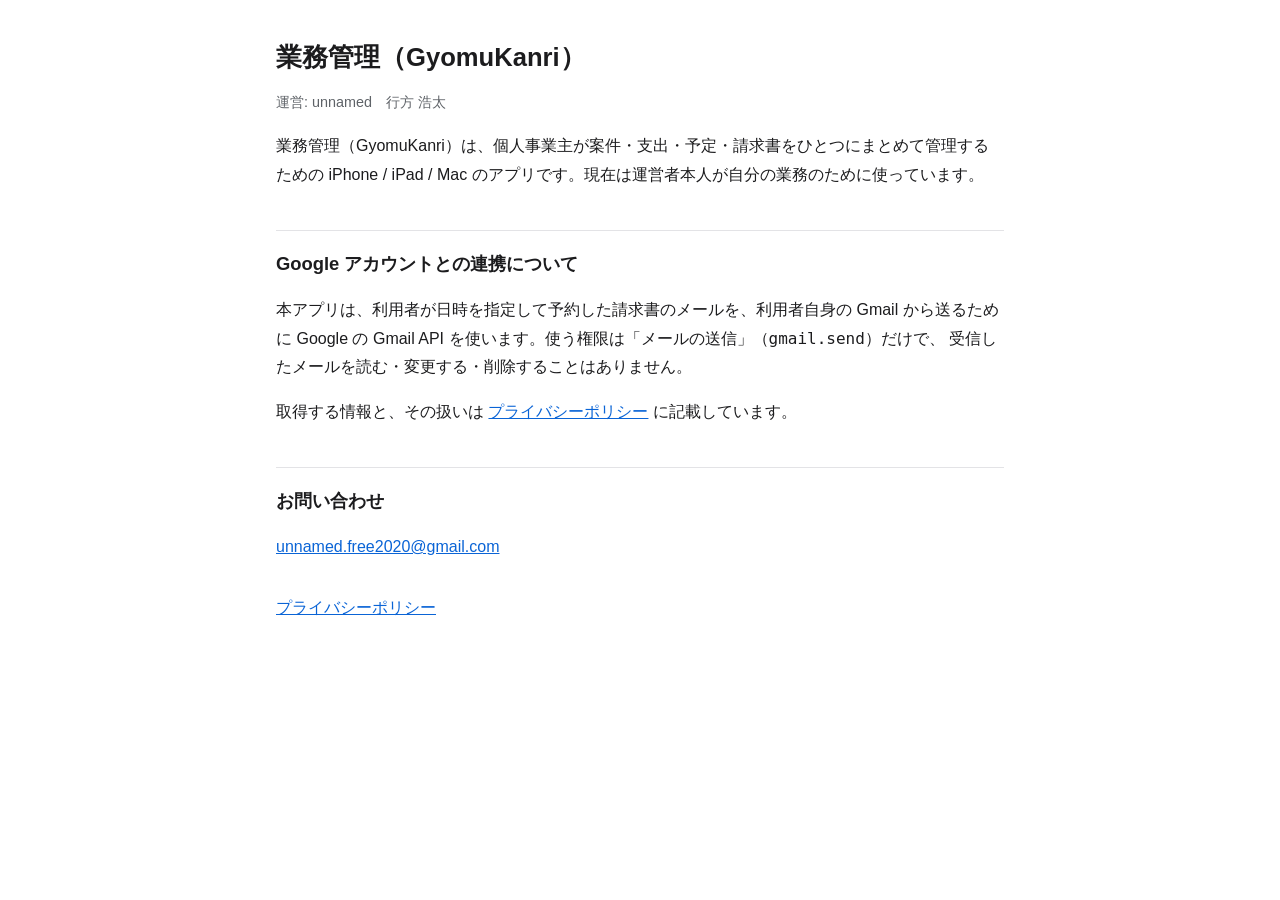
==== index.html @ 5c840e78 "業務管理（GyomuKanri）のトップページとプライバシーポリシー Google の OAuth 同意画面（Gmail の送信の権限）に載せるためのページ。  Co-Authored-By: Cla" ====
<!doctype html>
<html lang="ja">
<head>
  <meta charset="utf-8">
  <meta name="viewport" content="width=device-width, initial-scale=1">
  <title>業務管理（GyomuKanri）</title>
  <link rel="stylesheet" href="style.css">
</head>
<body>
  <main>
    <h1>業務管理（GyomuKanri）</h1>
    <p class="muted">運営: unnamed　行方 浩太</p>

    <p>
      業務管理（GyomuKanri）は、個人事業主が案件・支出・予定・請求書をひとつにまとめて管理するための
      iPhone / iPad / Mac のアプリです。現在は運営者本人が自分の業務のために使っています。
    </p>

    <h2>Google アカウントとの連携について</h2>
    <p>
      本アプリは、利用者が日時を指定して予約した請求書のメールを、利用者自身の Gmail から送るために
      Google の Gmail API を使います。使う権限は「メールの送信」（<code>gmail.send</code>）だけで、
      受信したメールを読む・変更する・削除することはありません。
    </p>
    <p>
      取得する情報と、その扱いは <a href="privacy.html">プライバシーポリシー</a> に記載しています。
    </p>

    <h2>お問い合わせ</h2>
    <p><a href="mailto:unnamed.free2020@gmail.com">unnamed.free2020@gmail.com</a></p>

    <nav>
      <a href="privacy.html">プライバシーポリシー</a>
    </nav>
  </main>
</body>
</html>
---- style.css ----
:root {
  --bg: #ffffff;
  --text: #1c1c1e;
  --muted: #5f6368;
  --rule: #e3e3e6;
  --accent: #0a64d6;
}

@media (prefers-color-scheme: dark) {
  :root {
    --bg: #121214;
    --text: #f2f2f5;
    --muted: #a5a5ab;
    --rule: #2c2c30;
    --accent: #5aa2ff;
  }
}

* { box-sizing: border-box; }

body {
  margin: 0;
  background: var(--bg);
  color: var(--text);
  font-family: -apple-system, BlinkMacSystemFont, "Hiragino Sans", "Hiragino Kaku Gothic ProN",
    "Noto Sans JP", "Yu Gothic", sans-serif;
  line-height: 1.8;
}

main {
  max-width: 760px;
  margin: 0 auto;
  padding: 40px 16px 64px;
}

h1 { font-size: 1.6rem; line-height: 1.4; margin: 0 0 8px; }
h2 { font-size: 1.15rem; margin: 40px 0 8px; padding-top: 16px; border-top: 1px solid var(--rule); }
p, li { font-size: 1rem; }
ul { padding-left: 1.4em; }
a { color: var(--accent); }
.muted { color: var(--muted); font-size: 0.9rem; }
nav { margin-top: 32px; }
nav a { margin-right: 16px; }
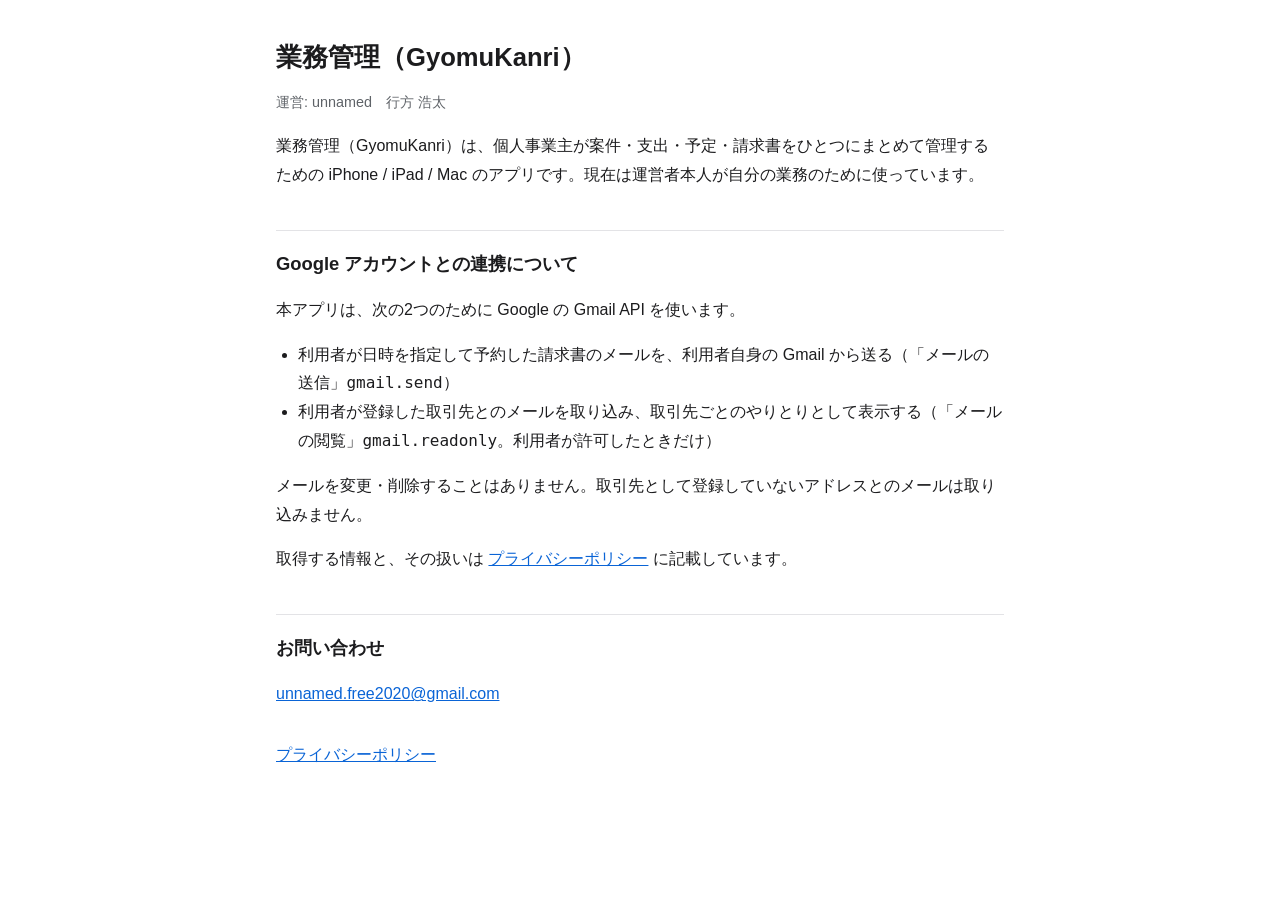
==== commit 1b019efe: "メッセージ機能: Gmail の閲覧（取引先とのメールだけ）と LINE 公式アカウント・Chatwork の連携をポリシーとトップに記載 - privacy.html: 2章に gmail.read" ====
--- a/index.html
+++ b/index.html
@@ -18,9 +18,14 @@
 
     <h2>Google アカウントとの連携について</h2>
     <p>
-      本アプリは、利用者が日時を指定して予約した請求書のメールを、利用者自身の Gmail から送るために
-      Google の Gmail API を使います。使う権限は「メールの送信」（<code>gmail.send</code>）だけで、
-      受信したメールを読む・変更する・削除することはありません。
+      本アプリは、次の2つのために Google の Gmail API を使います。
+    </p>
+    <ul>
+      <li>利用者が日時を指定して予約した請求書のメールを、利用者自身の Gmail から送る（「メールの送信」<code>gmail.send</code>）</li>
+      <li>利用者が登録した取引先とのメールを取り込み、取引先ごとのやりとりとして表示する（「メールの閲覧」<code>gmail.readonly</code>。利用者が許可したときだけ）</li>
+    </ul>
+    <p>
+      メールを変更・削除することはありません。取引先として登録していないアドレスとのメールは取り込みません。
     </p>
     <p>
       取得する情報と、その扱いは <a href="privacy.html">プライバシーポリシー</a> に記載しています。
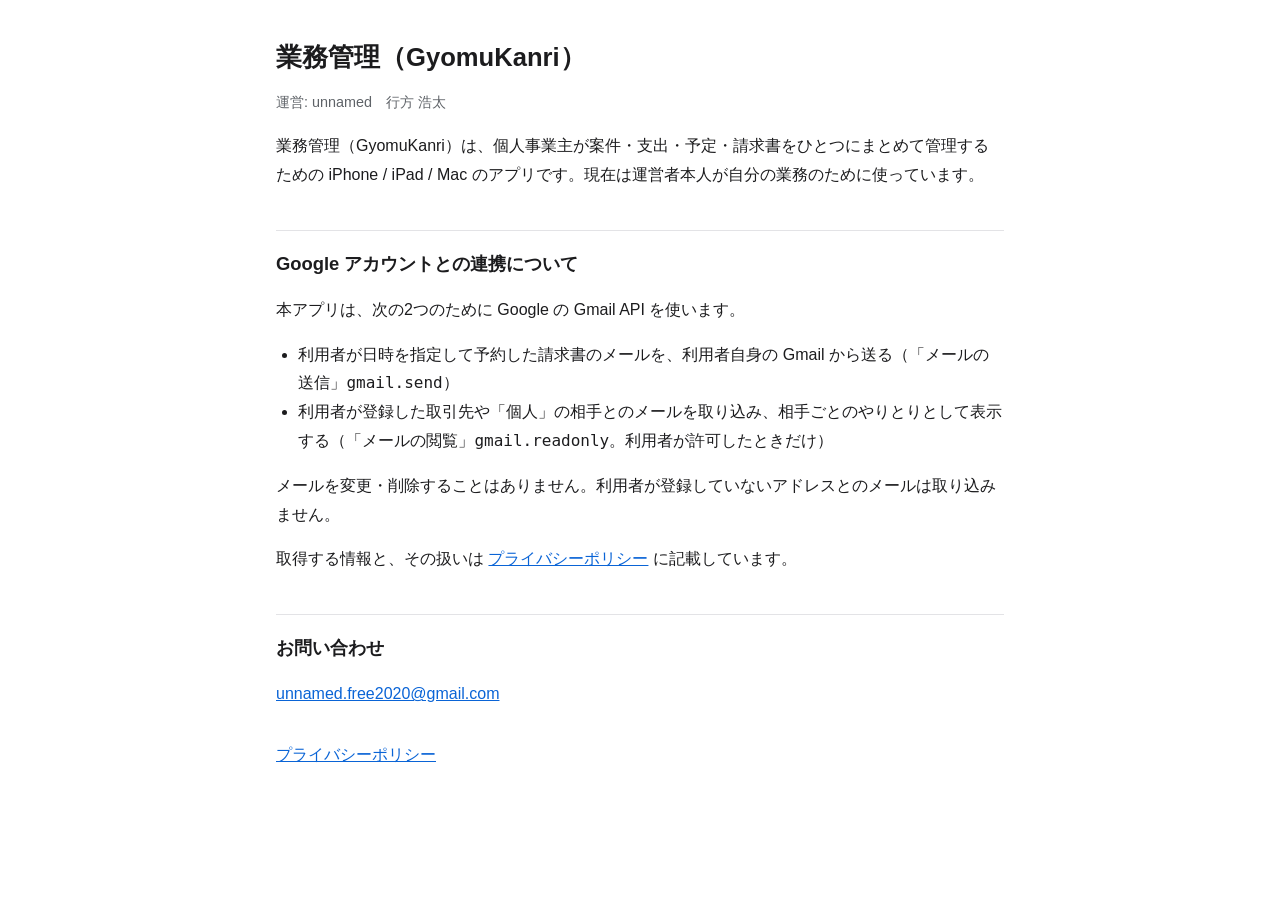
==== commit c09575e2: "メッセージの「個人」と「シークレット」をポリシーとトップに記載 - 取り込むメールを「取引先のアドレスと、『個人』の相手として登録したアドレスとのメールだけ」に書き直す   （登録していないアドレスと" ====
--- a/index.html
+++ b/index.html
@@ -22,10 +22,10 @@
     </p>
     <ul>
       <li>利用者が日時を指定して予約した請求書のメールを、利用者自身の Gmail から送る（「メールの送信」<code>gmail.send</code>）</li>
-      <li>利用者が登録した取引先とのメールを取り込み、取引先ごとのやりとりとして表示する（「メールの閲覧」<code>gmail.readonly</code>。利用者が許可したときだけ）</li>
+      <li>利用者が登録した取引先や「個人」の相手とのメールを取り込み、相手ごとのやりとりとして表示する（「メールの閲覧」<code>gmail.readonly</code>。利用者が許可したときだけ）</li>
     </ul>
     <p>
-      メールを変更・削除することはありません。取引先として登録していないアドレスとのメールは取り込みません。
+      メールを変更・削除することはありません。利用者が登録していないアドレスとのメールは取り込みません。
     </p>
     <p>
       取得する情報と、その扱いは <a href="privacy.html">プライバシーポリシー</a> に記載しています。
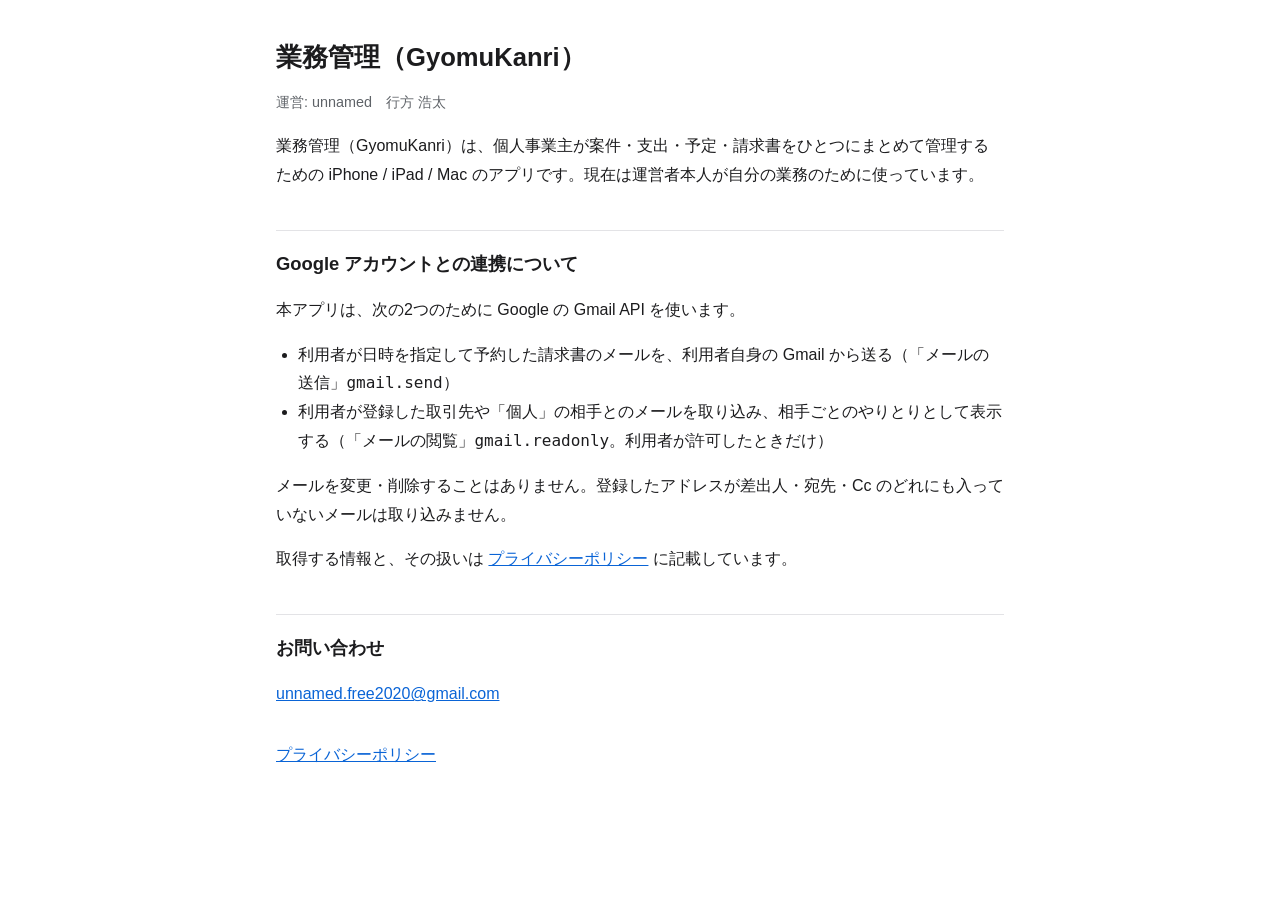
==== commit 764a6627: "プライバシーポリシー: LINE の「既読」と、Gmail から取り込むメールの範囲（Cc）を追記 Co-Authored-By: Claude Opus 5.5 <noreply@anthropic" ====
--- a/index.html
+++ b/index.html
@@ -25,7 +25,7 @@
       <li>利用者が登録した取引先や「個人」の相手とのメールを取り込み、相手ごとのやりとりとして表示する（「メールの閲覧」<code>gmail.readonly</code>。利用者が許可したときだけ）</li>
     </ul>
     <p>
-      メールを変更・削除することはありません。利用者が登録していないアドレスとのメールは取り込みません。
+      メールを変更・削除することはありません。登録したアドレスが差出人・宛先・Cc のどれにも入っていないメールは取り込みません。
     </p>
     <p>
       取得する情報と、その扱いは <a href="privacy.html">プライバシーポリシー</a> に記載しています。
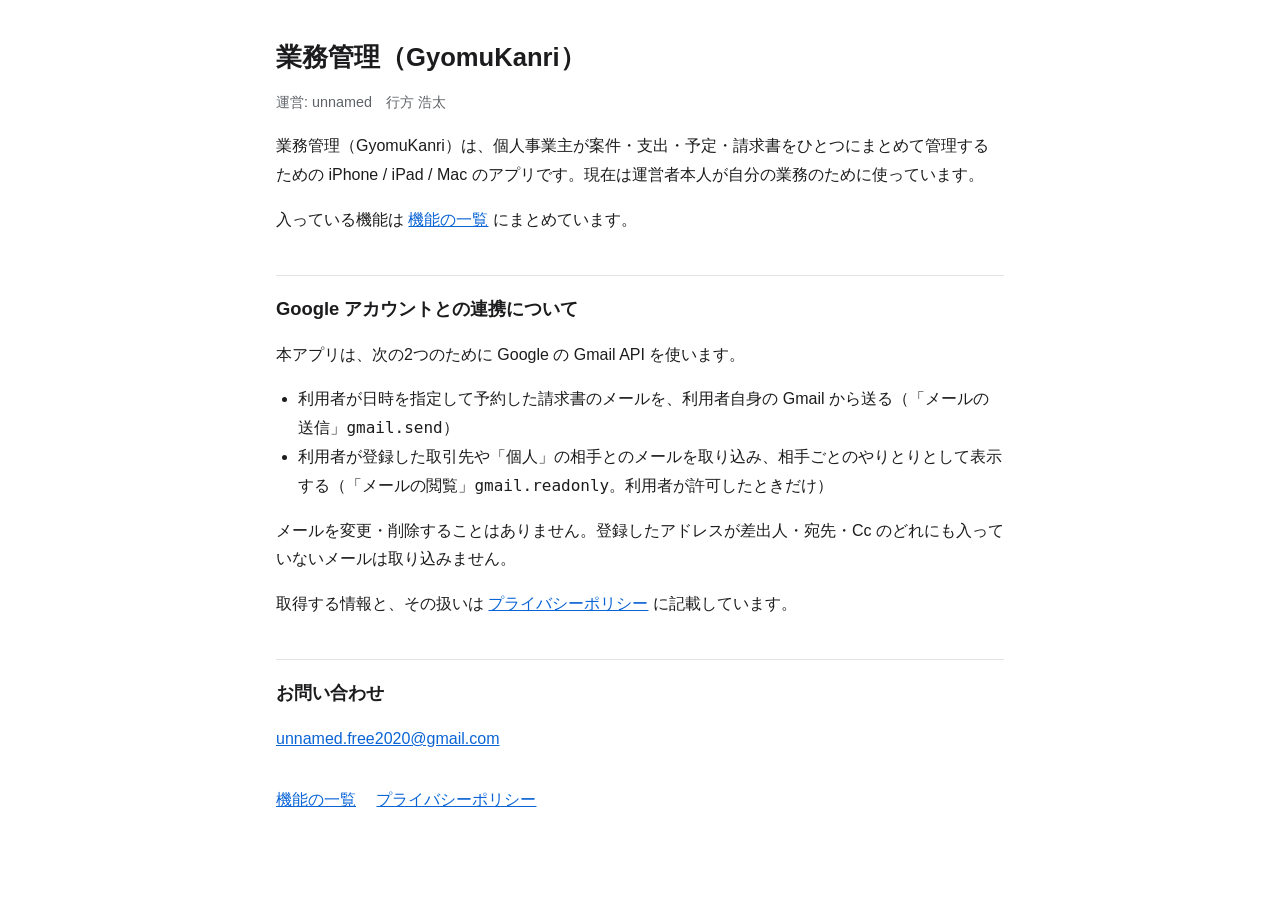
==== commit a7c6eaf8: "機能の一覧のページを足す（features.html。2026-10-28 時点で入っている機能とまだ無いもの）。トップから案内する" ====
--- a/index.html
+++ b/index.html
@@ -15,6 +15,9 @@
       業務管理（GyomuKanri）は、個人事業主が案件・支出・予定・請求書をひとつにまとめて管理するための
       iPhone / iPad / Mac のアプリです。現在は運営者本人が自分の業務のために使っています。
     </p>
+    <p>
+      入っている機能は <a href="features.html">機能の一覧</a> にまとめています。
+    </p>
 
     <h2>Google アカウントとの連携について</h2>
     <p>
@@ -31,10 +34,11 @@
       取得する情報と、その扱いは <a href="privacy.html">プライバシーポリシー</a> に記載しています。
     </p>
 
-    <h2>お問い合わせ</h2>
+    <h2 id="contact">お問い合わせ</h2>
     <p><a href="mailto:unnamed.free2020@gmail.com">unnamed.free2020@gmail.com</a></p>
 
     <nav>
+      <a href="features.html">機能の一覧</a>
       <a href="privacy.html">プライバシーポリシー</a>
     </nav>
   </main>
